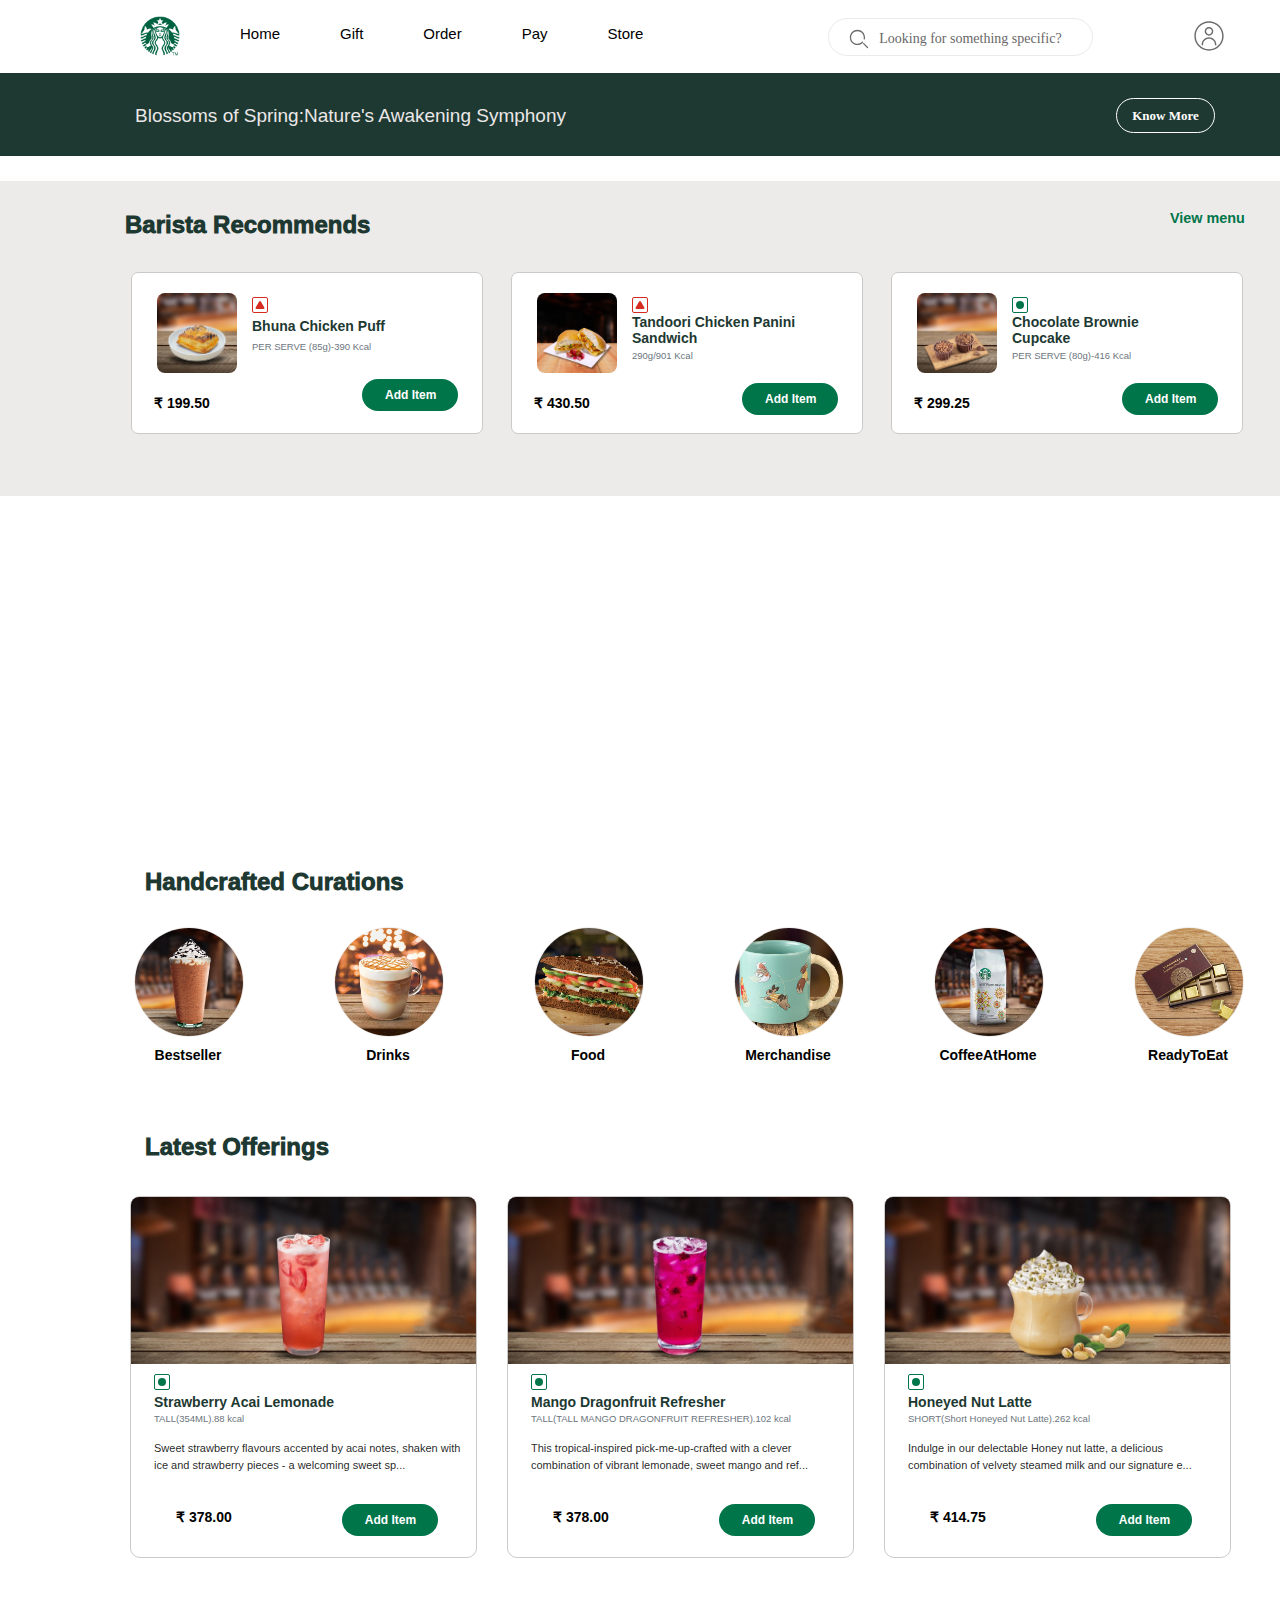
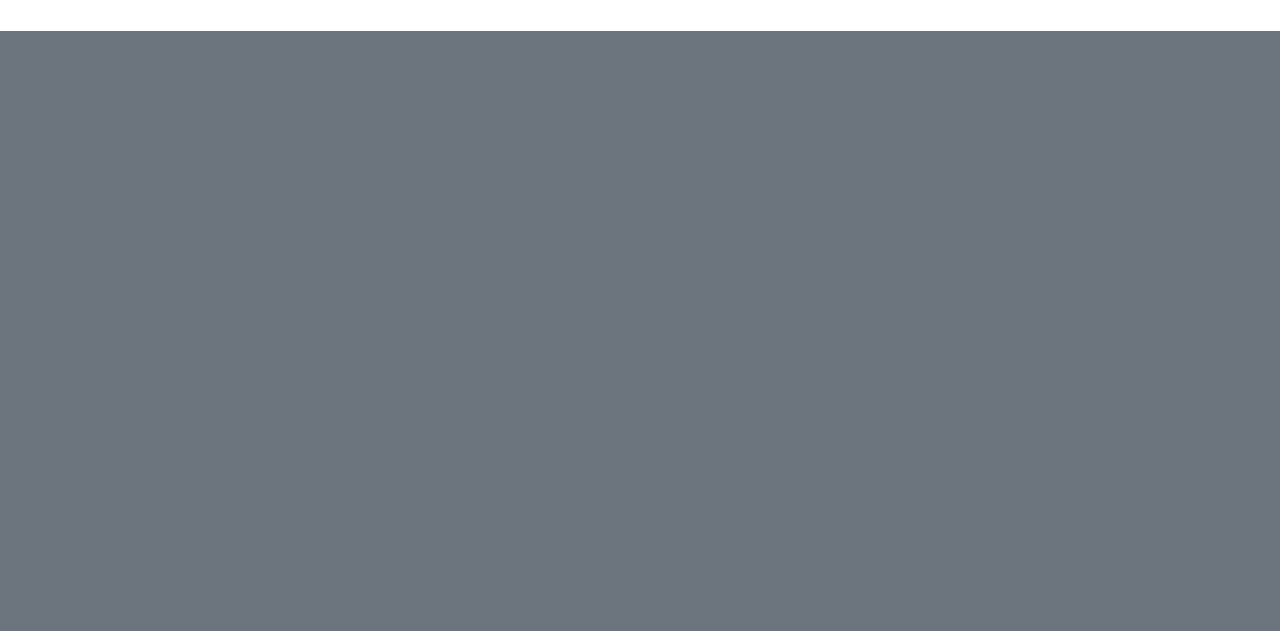
==== starbucks.html @ 9b98efc3 "half of the website is compleated" ====
<!DOCTYPE html>
<html lang="en">
<head>
    <meta charset="UTF-8">
    <meta name="viewport" content="width=device-width, initial-scale=1.0">
    <title>Starbucks</title>
    <link href="starbucks.css" type="text/css" rel="stylesheet" >
</head>
<body>
    <div class="container">
        <div class="header">
            <img class="logo" src="images/logo.png">
            <div class="menu">Home</div>
            <div class="menu">Gift</div>
            <div class="menu">Order</div>
            <div class="menu">Pay</div>
            <div class="menu">Store</div>
            <button class="long_button">
                <div class="search">
                <img  src="images/search.svg">
                </div>
                Looking for something specific?</button>  
            <img class="account" src="images/account_thin.svg">
        </div>
        <div class="head_caption">
            <h5 class="head_quote">Blossoms of Spring:Nature's Awakening Symphony</h5>
            <button class="know_more">Know More</button>
        </div>
        <div class="white">
        </div>
        <div class="recommendations">
            <div class="rec_heading">
                <div class="barista">Barista Recommends</div>
                <div class="view_menu">View menu</div>
                <img class="leaf" src="images/greyleafright.svg">
            </div>
            <div class="tiles">
                <div class="tile1">
                    <div class="part1">
                        <img class="tile_img" src="images/puff.webp">
                        <div class="price"> ₹ 199.50</div>
                    </div>
                    <div class="part2">
                        <img class="veg" src="images/nonveg.svg">
                        <div class="item">Bhuna Chicken Puff</div>
                        <div class="serving">PER SERVE (85g)-390 Kcal</div>
                        <button class="add_item">Add Item</button>
                    </div>

                </div>
                <div class="tile1">
                    <div class="part1">
                        <img class="tile_img" src="images/sandwitch.webp">
                        <div class="price"> ₹ 430.50</div>
                    </div>
                    <div class="part2">
                        <img class="veg" src="images/nonveg.svg">
                        <div class="item">Tandoori Chicken Panini</div>
                        <div class="item2">Sandwich</div>
                        <div class="serving">290g/901 Kcal</div>
                        <button class="add_item">Add Item</button>
                    </div>
                </div>
                <div class="tile1">
                    <div class="part1">
                        <img class="tile_img" src="images/cupcake.webp">
                        <div class="price"> ₹ 299.25</div>
                    </div>
                    <div class="part2">
                        <img class="veg" src="images/veg.svg">
                        <div class="item">Chocolate Brownie</div>
                        <div class="item2">Cupcake</div>
                        <div class="serving">PER SERVE (80g)-416 Kcal</div>
                        <button class="add_item">Add Item</button>
                    </div>

                </div>

            </div>

        </div>
        <div class="spring_collection_banner">

        </div>
        <div class="handcraft">
            <div>
                <h2 class="baristaaa" style="padding-left: 20px;">Handcrafted Curations</h2>
            </div>
            <div class="round_pic">
                <div class="rounded_box">
                    <img class="round_img" src="images/Bestseller.webp">
                    <div class="rounded_name" style="padding-left: 10px;">Bestseller</div>
                </div>
                <div class="rounded_box">
                    <img class="round_img" src="images/Drinks.webp">
                    <div class="rounded_name" style="padding-left: 10px;">Drinks</div>
                </div>
                <div class="rounded_box">
                    <img class="round_img" src="images/Food.webp">
                    <div class="rounded_name">Food</div>
                </div>
                <div class="rounded_box">
                    <img class="round_img" src="images/Merchandise.webp">
                    <div class="rounded_name">Merchandise</div>
                </div>
                <div class="rounded_box">
                    <img class="round_img" src="images/CoffeeAtHome.webp">
                    <div class="rounded_name">CoffeeAtHome</div>
                </div>
                <div class="rounded_box">
                    <img class="round_img" src="images/ReadyToEat.webp">
                    <div class="rounded_name">ReadyToEat</div>
                </div>
        </div>
       </div>
       <div class="latest_offerings">
        <div>
            <h2 class="baristaaa" style="padding-left: 20px;">Latest Offerings</h2>
        </div>
        <div class="offering_div">
            <div class="offering_box">
                <div class="offering_img">
                    <img class="offer_image" src="images/strawberry.webp">
                </div>
                <div class="offer_text">
                    <img style="margin-top: 10px;" class="veg" src="images/veg.svg">
                    <div class="offer_item_name">Strawberry Acai Lemonade</div>
                    <div class="serving1">TALL(354ML).88 kcal</div>
                    <div class="offer_description">Sweet strawberry flavours accented by acai notes, shaken with ice and strawberry pieces - a welcoming sweet sp...</div>
                </div>
                <div class="price_button">
                    <div class="price" style="padding-top: 25px;"> ₹ 378.00</div>
                    <button class="add_item" style="margin-top: 20px;">Add Item</button>
                </div>
               
            </div>
            <div class="offering_box">
                <div class="offering_img">
                    <img class="offer_image" src="images/dragon .webp">
                </div>
                <div class="offer_text">
                    <img style="margin-top: 10px;" class="veg" src="images/veg.svg">
                    <div class="offer_item_name">Mango Dragonfruit Refresher</div>
                    <div class="serving1">TALL(TALL MANGO DRAGONFRUIT REFRESHER).102 kcal</div>
                    <div class="offer_description">This tropical-inspired pick-me-up-crafted with a clever combination of vibrant lemonade, sweet mango and ref...</div>
                </div>
                <div class="price_button">
                    <div class="price" style="padding-top: 25px;"> ₹ 378.00</div>
                    <button class="add_item" style="margin-top: 20px;">Add Item</button>
                </div>

            </div>
            <div class="offering_box">
                <div class="offering_img">
                    <img class="offer_image" src="images/honey.webp">
                </div>
                <div class="offer_text">
                    <img style="margin-top: 10px;" class="veg" src="images/veg.svg">
                    <div class="offer_item_name">Honeyed Nut Latte</div>
                    <div class="serving1">SHORT(Short Honeyed Nut Latte).262 kcal</div>
                    <div class="offer_description">Indulge in our delectable Honey nut latte, a delicious combination of velvety steamed milk and our signature e...</div>
                </div>
                <div class="price_button">
                    <div class="price" style="padding-top: 25px;"> ₹ 414.75</div>
                    <button class="add_item" style="margin-top: 20px;">Add Item</button>
                </div>

            </div>

        </div>

       </div>
       <div class="banner">

       </div>
    </div>
</body>
</html>
---- starbucks.css ----
.container{
    width:100%;
}
body{
    margin: 0%;
    padding: 0%;
    font-family: SoDoSans_Light,Helvetica,sans-serif!important;
}
.header{
    height: 73px;
    width: 100%;
    border: 1px slategrey;
    display: flex;
}
.head_caption{
    height: 83px;
    width: 100%;
    background-color: #1e3932;
    display: flex;
   
}
.head_quote{
    color: #ebe7e7;
    font-size: 19px;
    font-weight: 200;
    margin-left: 135px;
    font-family: SoDoSans_Light,Helvetica,sans-serif!important;
}
.know_more{
    background-color: transparent;
    height: 35px;
    font-size: 13px;
    width: 99px;
    font-family: "National2-Medium";
    font-style: normal;
    font-weight: bolder;
    line-height: 23px;
    margin-left: 550px;
    color:white;
    font-weight: 700px;
    border-radius: 20px;
    margin-top: 25px;
    border: 1px solid #ffffff;    
}
.logo{
    width: 40px;
    height: 40px;
    padding-top: 16px;
    margin-left: 140px;  
}
.menu{
    padding-top: 25px;
    margin-left: 60px;  
    font-size:15px;
    font-weight:5px ;
}
.account{
    height: 32px;
    width: 32px;
    padding-top: 20px;
    margin-left: 100px; 
}
.long_button{
    background-color: transparent;
    height: 38px;
    font-size: 14px;
    width: 265px;
    font-family: "National2-Medium";
    font-style: normal;
    font-weight:1px;
    line-height: 23px;
    margin-left: 185px;
    color:rgb(105, 103, 103);
    font-weight: 700px;
    border-radius: 20px;
    margin-top: 18px;
    border: 1px solid #eee9e9;     
    display: flex; 
    padding-top: 8px;
    padding-left: 15px;
}
.search{
   margin-top: 2px;
   margin-left: 2%;
   padding-right: 10px;
}
.white{
    height: 25px;
    width: 100%;
}
.recommendations{
    height: 315px;
    width: 100%;
    background-color:#edebe9;
}
.rec_heading{
    height: 91px;
    width: 100%;
}
.barista{
    font-family: SoDoSans_Bold,Helvetica,sans-serif!important;
    color: #1e3932;
    font-size: 1.5em;
    font-weight: 910;
    line-height: 1.2;
    margin-left: 125px;
    padding-top: 30px;
}
.view_menu{
    margin-left: 1170px;
    color: #00754a;
    font-size: .9rem;
    cursor: pointer;
    font-family: SoDoSans_Semibold,Helvetica,sans-serif;
    font-weight: bolder;
    margin-top: -30px;
}
.leaf{
    width: 57px;
    height: 70px;
    margin-left:1305px ;
    margin-top:-50px ;
}
.tiles{
    height: 165px;
    width: 90%;
    display: flex;
    margin-left: 103px;
}
.tile1{
    height: 160px;
    width: 350px;
    background-color: #ffffff;
    margin-left: 28px;
    border-radius: 7px;
    display: flex;
    border:rgb(204, 201, 201) 1px solid;
}
.part1{
    height: 160px;
    width: 120px;
    display: grid;
}
.part2{
    height: 160px;
    width: 230px;
    display: grid;
}
.tile_img{
    width: 80px;
    height: 80px;
    border-radius: 8px;
    object-fit: cover;
    margin-left: 25px;
    margin-top:20px;
}
.price{
    color: #000;
    font-size: 14px;
    font-weight: 600;
    font-family: SoDoSans_Semibold,Helvetica,sans-serif;
    margin-left:22px ;
}
.veg{
    margin-top: 24px;
}
.item{
    font-size: 14px;
    color: #1e3932;
    font-weight: 700;
    line-height: 1.2;
    margin-top: -17px;
}
.item2{
    font-size: 14px;
    color: #1e3932;
    font-weight: 700;
    line-height: 1.2;
    margin-top: -18px; 
}
.serving{
    font-size: 9.5px;
    font-family: Pike_Regular,Helvetica,sans-serif!important;
    color: #6c757d!important;
    margin-top:-16px;
}
.add_item{
    width: 96px;
    height: 32px;
    border: 0;
    line-height: 2.75rem;
    font-style: normal;
    font-weight: bolder;
    text-align: center;
    display: inline-flex;
    margin-left: 110px;
    cursor: pointer;
    font-size: 12px;
    border-radius: 30px;
    font-family: SoDoSans_Semibold,Helvetica,sans-serif;
    color: #fff;
    background-color: #00754a;
    align-items: center;
    text-align: center;
    padding-left: 23px;
}
.spring_collection_banner{
    height: 370px;
    width: 100%;
}
.handcraft{
    width: 100%;
    height: 265px;
    display: grid;
}
.round_pic{
    display: flex;
    width: 94%;
    height: 145px;
    margin-top: -48px;
    margin-left: 59px;
}
.rounded_box{
    height:145px;
    width: 135px;
    display: grid;
    margin-left: 65px;
}
.round_img{
    height: 108px;
    width: 108px;
    object-fit: cover;
    border-radius: 50%;
    border: 1px solid #edebe9;
    cursor: pointer;
    margin-left: 10px;  
}
.rounded_name{
    width: 108px; 
    text-align: center;
    font-size: 14px;
    font-family: SoDoSans_Semibold,Helvetica,sans-serif;
    padding-left: 10px;
    font-weight: bolder;
    
}
.baristaaa{
    font-family: SoDoSans_Bold,Helvetica,sans-serif!important;
    color: #1e3932;
    font-size: 1.5em;
    font-weight: 910;
    line-height: 1.2;
    margin-left: 125px;
    margin-top: 0%;
    margin-top: 2px;
}
.latest_offerings{
    width: 100%;
    height: 500px;
    display: grid;
}
.offering_div{
    width: 87%;
    height:360px;
    margin-left: 100px;
    display: flex;
    margin-top: -60px;
}
.offering_box{
    height:360px;
    width: 345px;
    background-color: white;
    margin-left: 30px;
    border-radius: 10px;
    border:rgb(204, 201, 201) 1px solid;
}
.offering_img{
    width: 345px;
    height: 167px;
    display: grid;
}
.offer_image{
    height: 167px;
    object-fit: cover;
    border-top-left-radius: 8px;
    border-top-right-radius: 8px;
    width: 345px;
}
.offer_text{
    width: 310px;
    height: 120px;
    margin-left: 23px;
}
.offer_item_name{
    font-size: 14px;
    color: #1e3932;
    font-family: SoDoSans_Semibold,Helvetica,sans-serif!important;
    font-weight: bold;
}
.offer_description{
    color: #000000de;
    font-size: 11px;
    margin-top: 5px;
    font-family: SoDoSans_Semibold,Helvetica,sans-serif!important;
    line-height: 17px;
    padding-top: 11px;  
}
.serving1{
    font-size: 9.5px;
    font-family: Pike_Regular,Helvetica,sans-serif!important;
    color: #6c757d!important;
    margin-top:3px;
}
.price_button{
    width: 310px;
    height: 70px;
    margin-left: 23px;
    display: flex;
}
.banner{
    width: 100%;
    height: 600px;
    background-color: #6c757d;
}
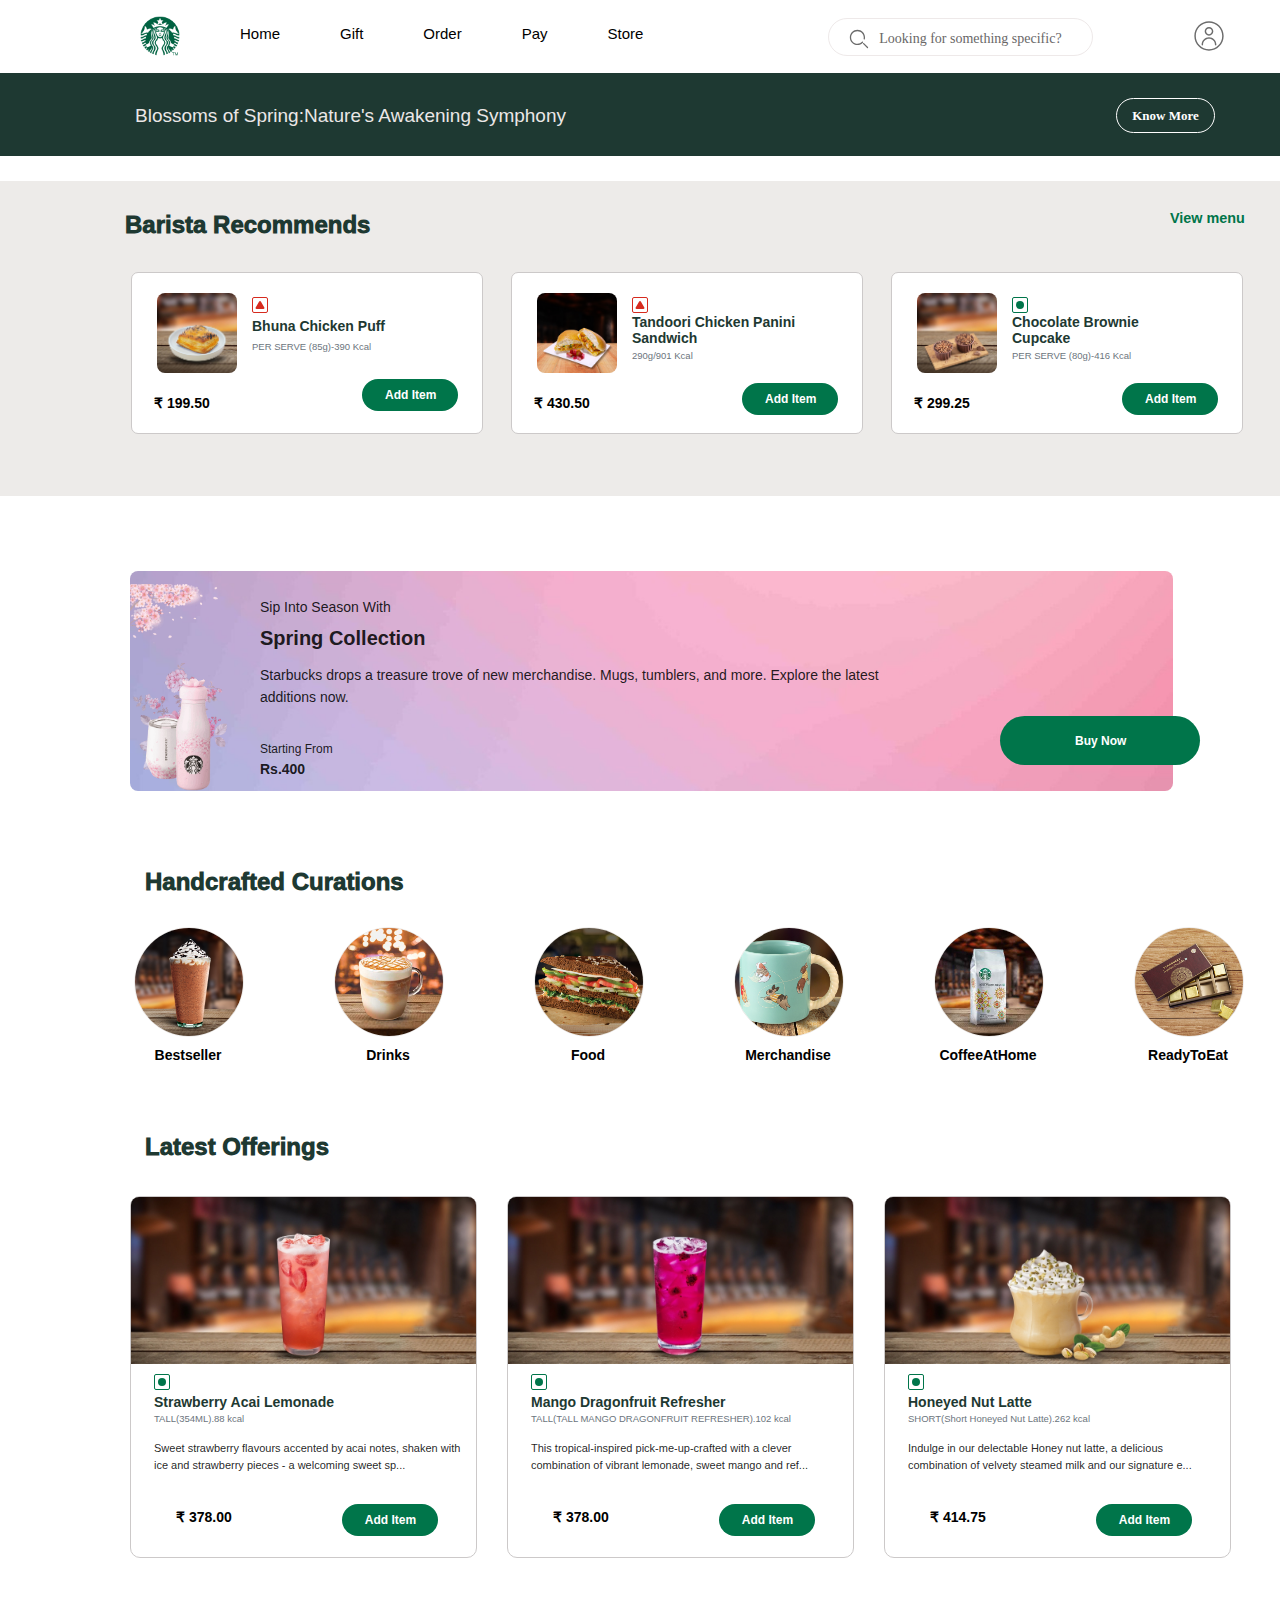
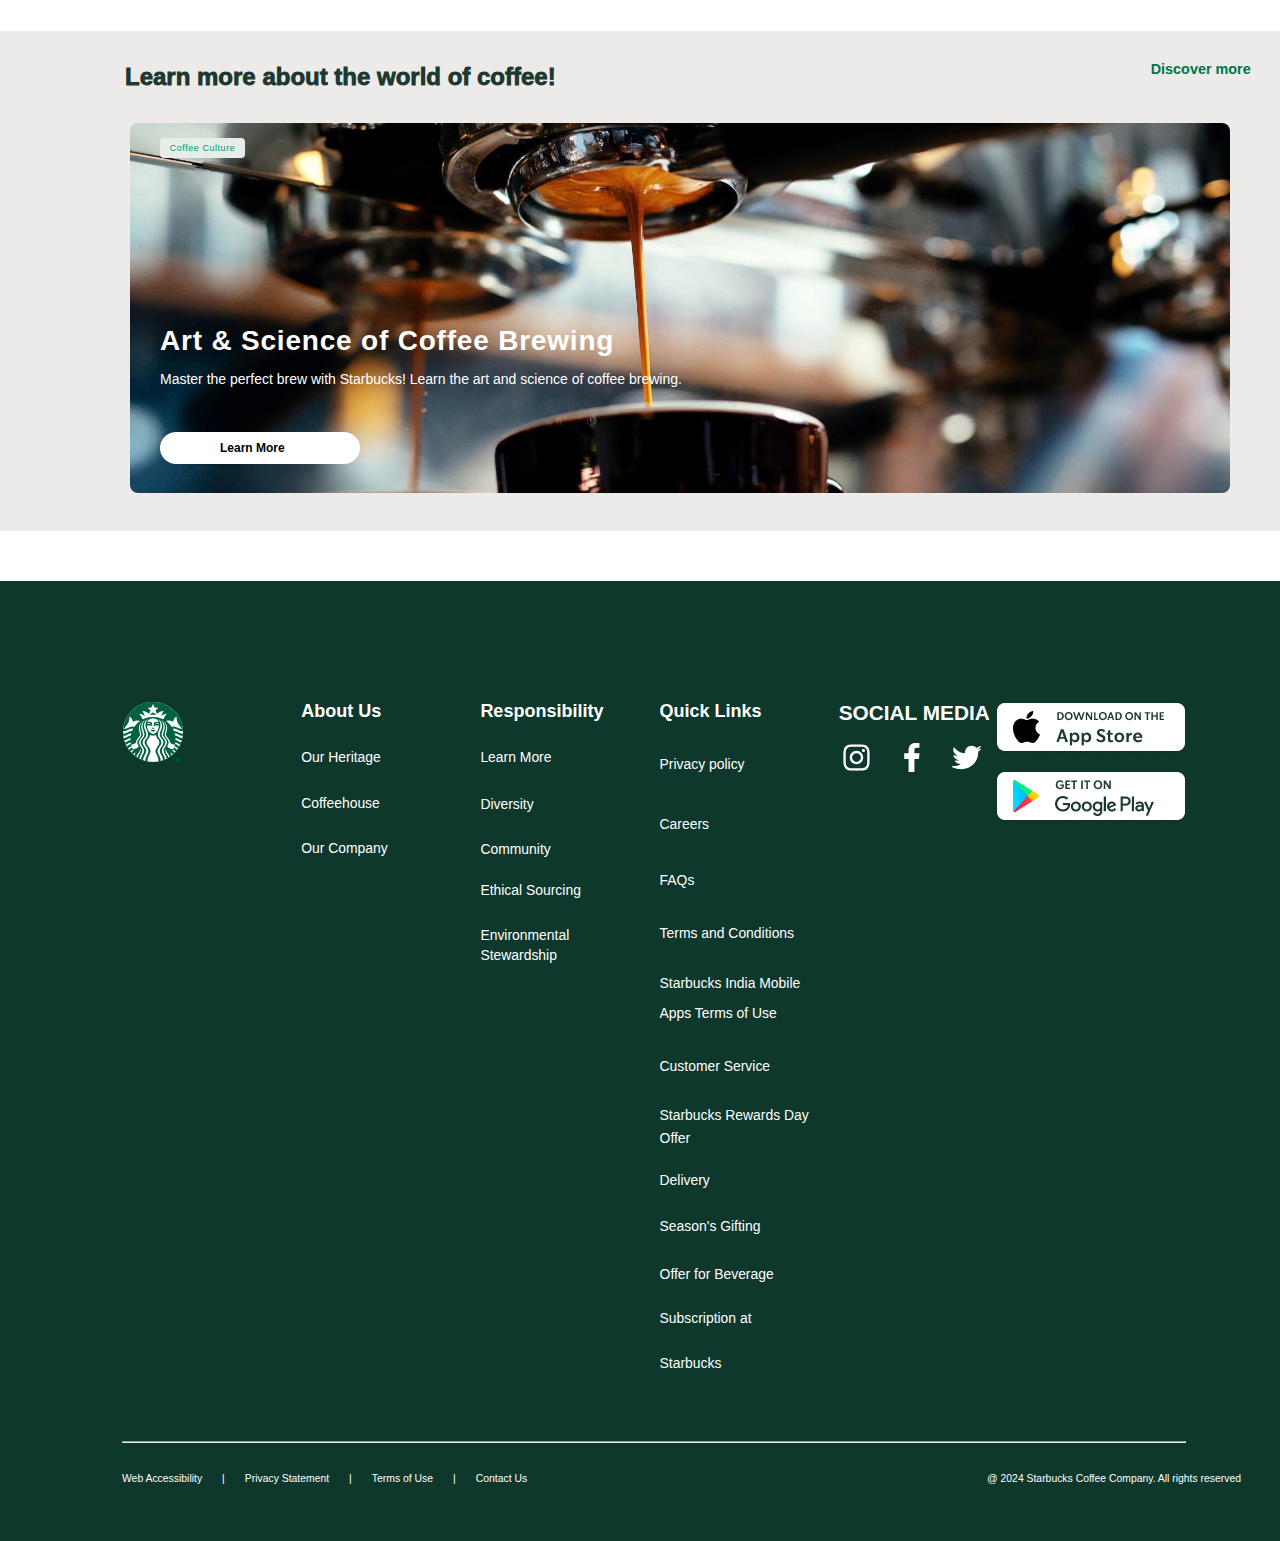
==== commit d40424cb: "starbucks cloning compleated.need some modification in footer." ====
--- a/starbucks.html
+++ b/starbucks.html
@@ -79,8 +79,27 @@
             </div>
 
         </div>
+
         <div class="spring_collection_banner">
-
+            <div class="img_container">
+                <img class="pink_background" src="images/pink.JPG">
+                <div class="overlay">
+                    <div class="block1">
+                        <img class="pink_bottle" src="images/Spring_bottle.png">
+                    </div>
+                    <div class="block2">
+                        <div class="spring_text1" style="padding-top: 25px;">Sip Into Season With</div>
+                        <div class="spring_text2" style="margin-top: -5px;">Spring Collection</div>
+                        <div class="spring_text1">Starbucks drops a treasure trove of new merchandise. Mugs, tumblers, and more. Explore the latest additions now.</div>
+                        <div class="spring_text3">Starting From</div>
+                        <div class="spring_text4">Rs.400</div>
+                    </div>
+                    <div class="block3">
+                        <button class="spring_button">Buy Now</button>
+
+                    </div>
+                </div>
+            </div>
         </div>
         <div class="handcraft">
             <div>
@@ -171,7 +190,95 @@
 
        </div>
        <div class="banner">
-
+        <div class="cofee_heading">
+            <div class="baristaaa" style="padding-top: 30px;">Learn more about the world of coffee!</div>
+            <div class="discover_more">Discover more</div>
+        </div>
+        <div class="banner_img_container">
+            <img class="banner_img" src="images/coffee_banner_edit.jpeg">
+            <div class="overlay">
+               
+                <div class="cofee_text_block">
+                    <button class="coffee_button1">Coffee Culture</button>
+                    <div class="cofee_font1">Art & Science of Coffee Brewing</div>
+                    <div class="coffee_font2">Master the perfect brew with Starbucks! Learn the art and science of coffee brewing.</div>
+                    <button class="cofee_button">Learn More</button>
+                </div>
+            </div>
+
+        </div>
+
+       </div>
+       <div class="white"></div>
+       <div class="white"></div>
+       <div class="footer">
+        <div class="footer_container">
+
+            <div class="footer_box_1">
+                <img src="images/logo.png"> 
+            </div>
+
+            <div class="footer_box_1">
+                <div class="footer_bold_font">About Us</div>
+                <div class="footer_normal_font" style="margin-top: -168px;">Our Heritage</div>
+                <div class="footer_normal_font" style="margin-top: -317px;">Coffeehouse</div>
+                <div class="footer_normal_font" style="margin-top: -466px;">Our Company</div>
+            </div>
+
+            <div class="footer_box_1">
+                <div class="footer_bold_font" >Responsibility</div>
+                <div class="footer_normal_font" style="margin-top: -85px;">Learn More</div>
+                <div class="footer_normal_font" style="margin-top: -149px;">Diversity</div>
+                <div class="footer_normal_font" style="margin-top: -215px;">Community</div>
+                <div class="footer_normal_font" style="margin-top: -285px;">Ethical Sourcing</div>
+                <div class="footer_normal_font" style="margin-top: -352px;">Environmental</div>
+                <div class="footer_normal_font" style="margin-top: -443px;">Stewardship</div>
+            </div>
+            <div class="footer_box_1">
+                <div class="footer_bold_font">Quick Links</div>
+                <div class="footer_normal_font" style="margin-top: -17px;">Privacy policy</div>
+                <div class="footer_normal_font" style="margin-top: -8px;">Careers</div>
+                <div class="footer_normal_font" style="margin-top: -11px;">FAQs</div>
+                <div class="footer_normal_font" style="margin-top: -14px;">Terms and Conditions</div>
+                <div class="footer_normal_font" style="margin-top: -17px;">Starbucks India Mobile</div>
+                <div class="footer_normal_font" style="margin-top: -38px;">Apps Terms of Use</div>
+                <div class="footer_normal_font" style="margin-top: -36px;">Customer Service</div>
+                <div class="footer_normal_font" style="margin-top: -38px;">Starbucks Rewards Day</div>
+                <div class="footer_normal_font" style="margin-top: -66px;">Offer</div>
+                <div class="footer_normal_font" style="margin-top: -75px;">Delivery</div>
+                <div class="footer_normal_font" style="margin-top: -79px;">Season's Gifting</div>
+                <div class="footer_normal_font" style="margin-top: -82px;">Offer for Beverage</div>
+                <div class="footer_normal_font" style="margin-top: -89px;">Subscription at</div>
+                <div class="footer_normal_font" style="margin-top: -95px;">Starbucks</div>
+
+            </div>
+            <div class="footer_box_3">
+                <div class="footer_bolder_font">SOCIAL MEDIA</div>
+                <div class="footer_Social_media">
+                    <img class="footer_social" src="images/instagram.svg">
+                    <img class="footer_social" style="padding-left: 20px;" src="images/facebook.svg">
+                    <img class="footer_social" style="padding-left: 20px;" src="images/twitter.svg">
+                </div>
+
+            </div>
+            <div class="footer_box_1">
+                <img src="images/appstoreiOS.png">
+                <img style="margin-top: -358px;" src="images/appstoreAndroid.png">
+            </div>
+
+        </div>
+        <hr class="line">
+        <div class="footer_end">
+            <div >Web Accessibility</div>
+            <div class="end_text">|</div>
+            <div class="end_text">Privacy Statement</div>
+            <div class="end_text">|</div>
+            <div class="end_text">Terms of Use</div>
+            <div class="end_text">|</div>
+            <div class="end_text">Contact Us</div>
+            <div style="padding-left: 460px;">@ 2024 Starbucks Coffee Company. All rights reserved</div>
+
+        </div>
        </div>
     </div>
 </body>
--- a/starbucks.css
+++ b/starbucks.css
@@ -118,7 +118,7 @@
 .leaf{
     width: 57px;
     height: 70px;
-    margin-left:1305px ;
+    margin-left:1290px ;
     margin-top:-50px ;
 }
 .tiles{
@@ -207,7 +207,102 @@
 .spring_collection_banner{
     height: 370px;
     width: 100%;
-}
+    position: relative;
+}
+.img_container{
+    height: 220px;
+    margin-left: 130px;
+    padding-top: 75px;
+    width: 81.5%;
+    position: relative;
+   
+}
+.pink_background{
+    border-radius: 8px;
+    height: 220px;
+    width: 100%;
+    object-fit: cover;
+}
+.pink_bottle{
+    width: 100px;
+    height:207px ;
+    padding-top: 13px;
+}
+.spring_text1{
+    font-weight: 500;
+    font-size: 14px;
+    color: #000000de;
+    font-family: SoDoSans_Regular,Helvetica,sans-serif;
+    line-height: 22px;
+}
+.spring_text2{
+    font-weight:bolder;
+    font-size: 20px;
+    color: #000000de;
+    font-family: SoDoSans_Regular,Helvetica,sans-serif;
+}
+.spring_text3{
+    font-weight: 400;
+    font-size: 12px;
+    color: #000000de;
+    font-family: SoDoSans_Regular,Helvetica,sans-serif;
+    margin-top: 20px;
+}
+.spring_text4{
+    font-weight: 600;
+    font-size: 14px;
+    color: #000000de;
+    font-family: SoDoSans_Regular,Helvetica,sans-serif;
+    margin-top: -9px;
+}
+.overlay{
+    position: absolute;
+    height: 100%;
+    width: 100%;
+}
+.block1{
+    position: absolute;
+    height: 220px;
+    width: 130px;
+    margin-top: -224px;
+}
+.block2{
+    position: absolute;
+    height: 220px;
+    width: 620px;
+    margin-top: -224px; 
+    margin-left: 130px;
+    display: grid;
+}
+.block3{
+    position: absolute;
+    height: 220px;
+    width: 220px;
+    margin-top: -224px; 
+    margin-left: 870px;
+}
+.spring_button{
+    height: 49px;
+    width: 200px;
+    border: 0;
+    line-height: 2.75rem;
+    font-style: normal;
+    font-weight: bolder;
+    text-align: center;
+    display: inline-flex;
+    align-items: center;
+    text-align: center;
+    color: #fff;
+    background-color: #00754a;
+    position: absolute;
+    cursor: pointer;
+    font-size: 12px;
+    border-radius: 30px;
+    font-family: SoDoSans_Semibold,Helvetica,sans-serif;
+    padding-left: 75px;
+    margin-top: 145px;
+}
+   
 .handcraft{
     width: 100%;
     height: 265px;
@@ -319,6 +414,156 @@
 }
 .banner{
     width: 100%;
-    height: 600px;
-    background-color: #6c757d;
-}
+    height: 500px;
+    background-color:#edebe9;
+    display: grid;
+}
+.cofee_heading{
+    width:100%;
+    height: 92px;
+    display: flex;
+}
+.discover_more{
+    margin-left: 595px;
+    color: #00754a;
+    font-size: .9rem;
+    cursor: pointer;
+    font-family: SoDoSans_Semibold,Helvetica,sans-serif;
+    font-weight: bolder;
+    margin-top: 30px; 
+}
+.banner_img_container{
+    height: 370px;
+    margin-left: 130px;
+    width: 1100px;
+    position: relative;
+    margin-top: -38px;
+}
+.banner_img{
+    position: absolute;
+    border-radius: 8px;
+    height: 370px;
+    width: 1100px;
+}
+.cofee_text_block{
+    position: absolute;
+    height: 370px;
+    width: 570px;
+    margin-left: 30px;
+    display: grid;
+}
+.cofee_font1{
+    font-size: 28px;
+    font-family: SoDoSans_Semibold,Helvetica,sans-serif;
+    color: #fff;
+    font-weight: 600;
+    line-height: 1.2;
+    margin-top: 137px;
+    letter-spacing: .8px;
+}
+.coffee_font2{
+   
+    font-weight: 400;
+    font-size: 14px;
+    font-family: SoDoSans_Semibold,Helvetica,sans-serif;
+    color: #fff;
+    margin-top: -15px;
+}
+.cofee_button{
+    width: 200px;
+    height: 32px;
+    border: 0;
+    line-height: 2.75rem;
+    font-style: normal;
+    font-weight: bolder;
+    text-align: center;
+    display: inline-flex;
+    cursor: pointer;
+    font-size: 12px;
+    border-radius: 16px;
+    font-family: SoDoSans_Semibold,Helvetica,sans-serif;
+    color: #000;
+    background-color: #fff;
+    align-items: center;
+    padding-left: 60px;
+    margin-top: 16px;
+}
+.coffee_button1{
+    color: #096;
+    font-family: SoDoSans_Semibold,Helvetica,sans-serif;
+    font-size: 9px;
+    background: #e6edeb;
+    border-radius: 4px;
+    letter-spacing: .06em;
+    width: 85px;
+    font-weight: 400;
+    height: 20px;
+    margin-top: 15px;
+    border: #e6edeb;;
+}
+.footer{
+    width:100%;
+    height: 840px;
+    background-color: #0e382c;
+    padding-top: 120px;
+}
+.footer_container{
+    width:83%;
+    height: 700px;
+    margin-left: 122px;
+    display: flex;
+}
+.footer_box_1{
+    height: 800px;
+    width: 190px;
+    display: grid;
+}
+
+.footer_box_3{
+    height: 800px;
+    width: 165px;
+}
+.footer_bold_font{
+    font-size: 1.125em;
+    color: #fff;
+    font-family: SoDoSans_Semibold,Helvetica,sans-serif;
+    cursor: pointer;
+    font-weight: 600;
+    line-height: 1.2;
+}
+.footer_normal_font{
+    font-weight:lighter;
+    font-size: .870em;
+    color: #fff;  
+}
+.footer_bolder_font{
+    font-weight: 600;
+    font-size: 1.3rem;
+    text-decoration: none;
+    color: #fff;  
+}
+.footer_Social_media{
+    display: flex;
+    margin-top: 15px;
+}
+.footer_social{
+    height: 35px;
+    width: 35px;
+}
+.line{
+    width:83%;
+    margin-left: 122px;
+    color: #a0a0a0;
+    margin-top: 40px;
+}
+.footer_end{
+    display: flex;
+    color: #fff;
+    font-size: .65em;
+    font-family: SoDoSans_Light,Helvetica,sans-serif!important;
+    margin-top: 30px;
+    margin-left: 122px;
+}
+.end_text{
+    padding-left: 20px;
+}
